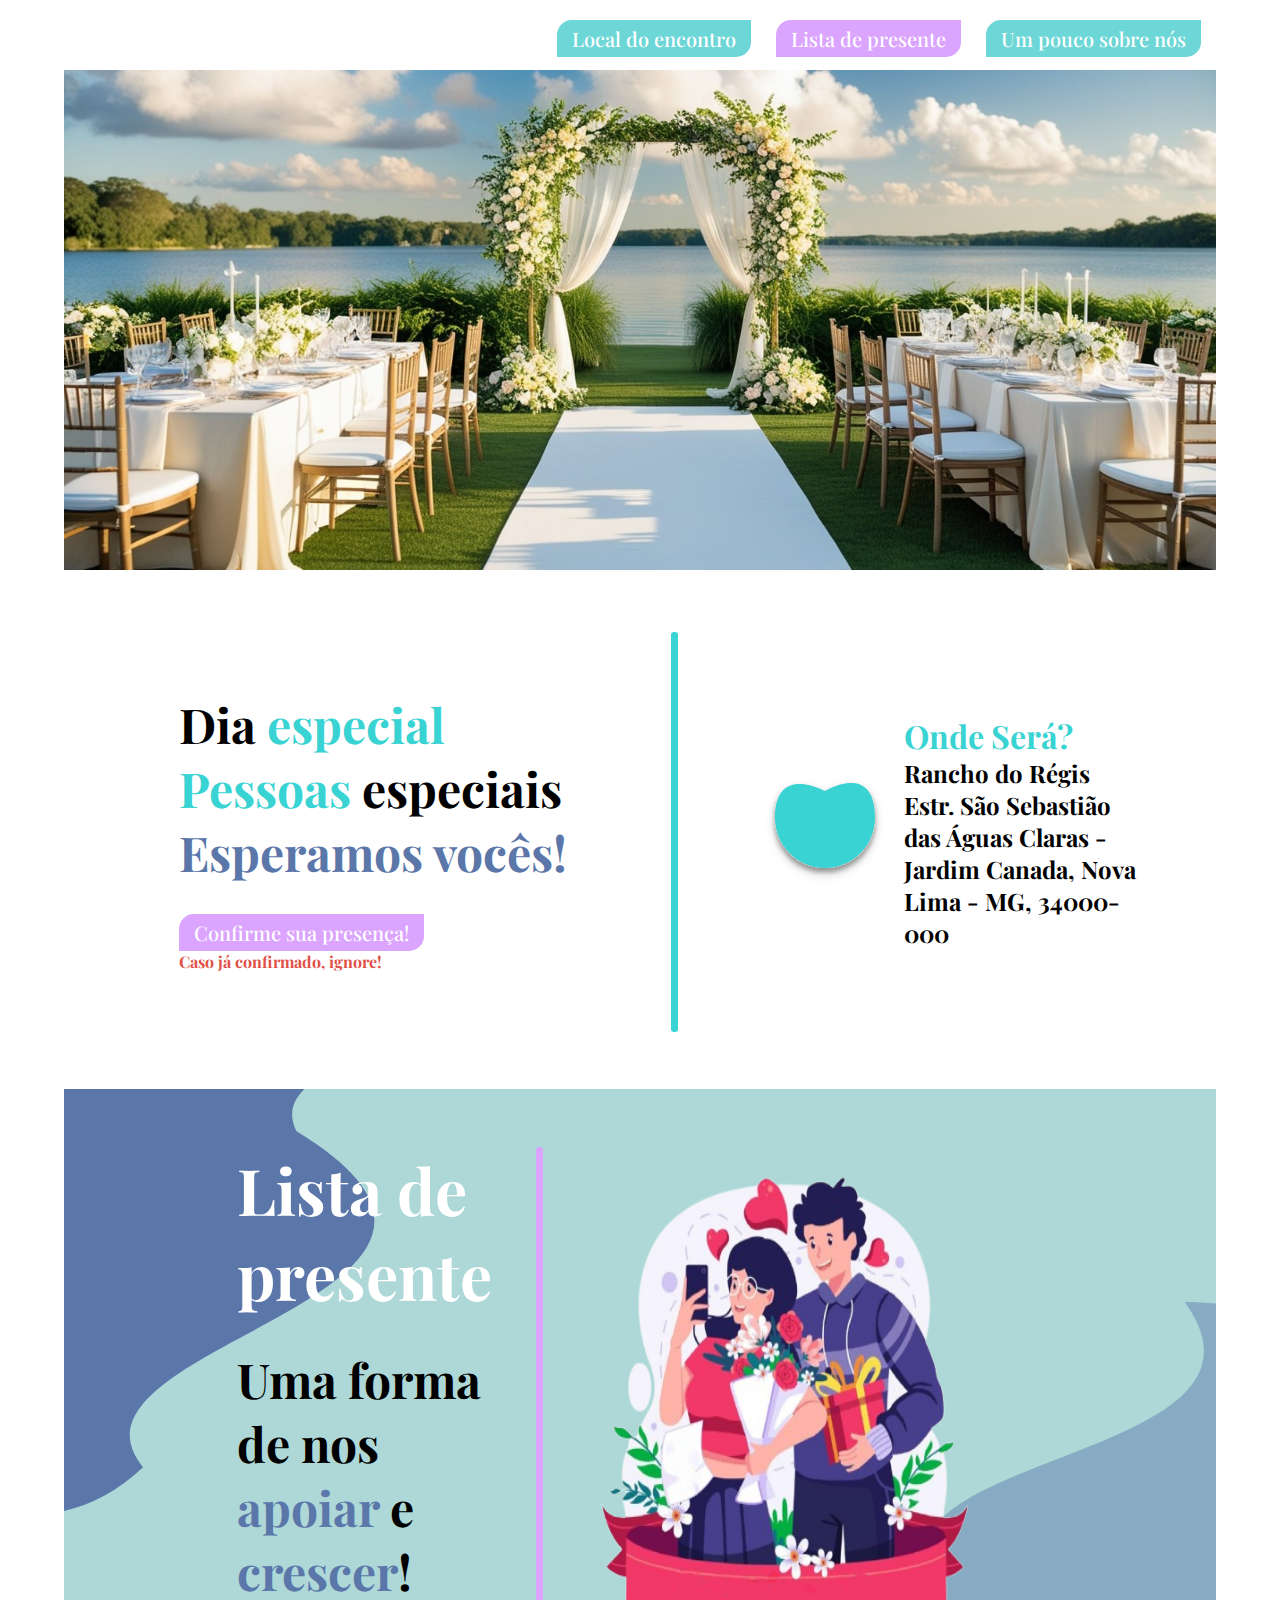
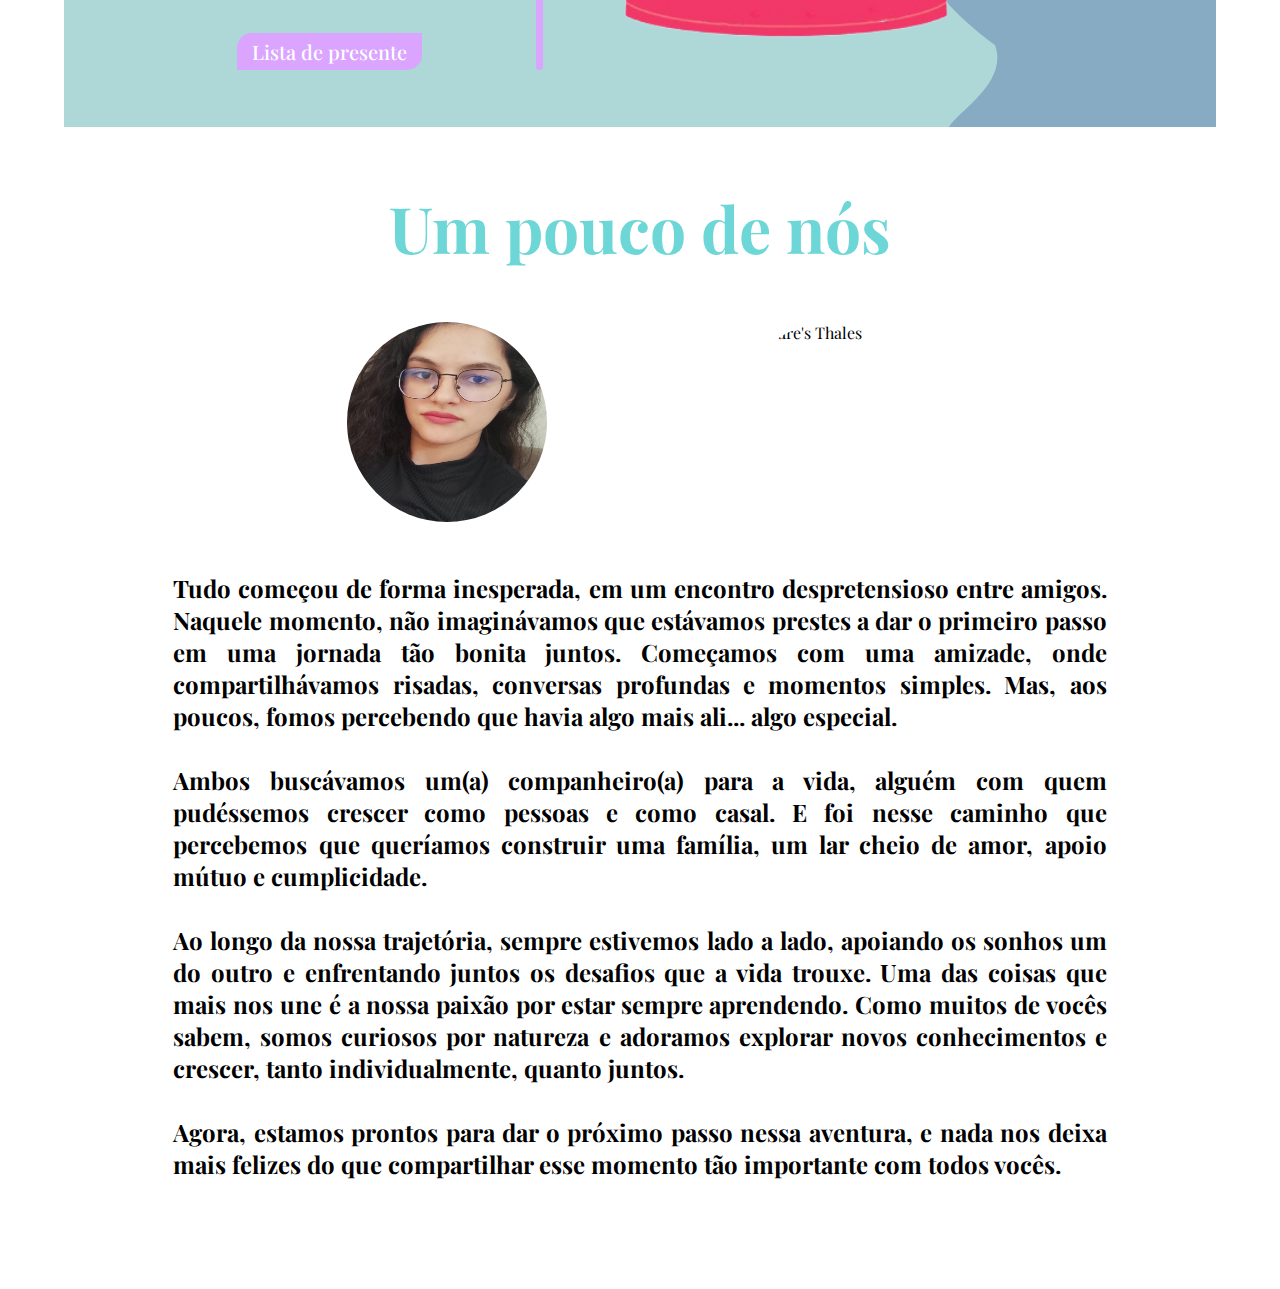
==== index.html @ ee842e4f "Primeiro commit" ====
<!DOCTYPE html>
<html lang="pt-br">
<head>
    <meta charset="UTF-8">
    <meta name="viewport" content="width=device-width, initial-scale=1.0">
    <title>Gabriella & Thales</title>
    <link rel="stylesheet" href="style.css">
</head>
<body>
    <div class="header">
        <span class="topButton">
            <a href="#listPresents">
                <button class="default-button control"> 
                    Local do encontro
                </button>
            </a>
            
            <a href="./presentsList.html">
                <button class="default-button detach">
                    Lista de presente
                </button>
            </a>

            <a href="#about">
                <button class="default-button control">
                    Um pouco sobre nós
                </button>
            </a>
        </span>
    </div>
    
    <div class="apresentation">
        <img src="./assignments/banner.jpg" alt="Logo">

    </div>


    <div class="body">
        <div class="location">
            <div class="right">
                <h2>
                    Dia <span class="textGreen">especial</span><br>
                    <span class="textGreen">Pessoas</span> especiais<br>
                    <span class="textBlue">Esperamos vocês!</span>
                </h2>  
                <div class="confirm">
                    <a href="https://api.whatsapp.com/send?phone=55031992066291&text=Olá!%20Gostaria%20de%20confirmar%20minha%20presença%20na%20comemoração!" target="_blank">
                        <button class="default-button detach">Confirme sua presença!</button>
                    </a>
                    <h5>Caso já confirmado, ignore!</h5>
                </div>
            </div>

            <div class="bar"></div>

            <div class="left">
                <div id="pointer">
                    <img src="./assignments/Ellipse 1.svg" alt="Front Ellipse" id="ellipseFront">

                </div>
                <div>
                    <h3 class="textGreen">Onde Será?</h3>
                    <h4>
                        Rancho do Régis<br>
                        Estr. São Sebastião das Águas Claras - Jardim Canada, Nova Lima - MG, 34000-000
                    </h4>
                </div>
            </div>
        </div>

        <div class="listPresents" id="listPresents">
            <svg id="svg1" xmlns="http://www.w3.org/2000/svg" width="256" height="362" viewBox="0 0 256 362" fill="none">
                <path d="M192.403 50.2303C411.23 183.886 -14 222 68.2199 322.72C-53 437 -216.221 269.141 -224.721 170.899C-233.22 72.6578 -138.378 8.79338 -38.9628 0.192107C341.597 6.85889 163.584 -10.4879 192.403 50.2303Z" fill="#5B77AA"/>
            </svg>
            <div class="title">
                <div id="title-list">
                    <h1><span id="textWhite">Lista de presente</span></h1>
                    <div class="text">
                        <h2>Uma forma de nos<br>
                            <span class="textBlue">apoiar</span> e <span class="textBlue">crescer</span>!<br>                  
                        </h2>
                        <a href="./presentsList.html">
                            <button class="default-button detach">
                                Lista de presente
                            </button>
                        </a>
                    </div>                
                </div>
                <div class="bar bar-purple control"></div>
                <img class="control" src="./assignments/Lista de presentes.png" alt="A good picture of both" class="list">
            </div>
            <svg id="svg2" width="209" height="335" viewBox="0 0 209 335" fill="none" xmlns="http://www.w3.org/2000/svg">
                <path d="M53.6855 258.071C-147.029 108.696 293.898 135.704 195.901 0.66582C292.721 0.432942 466.563 76.8046 466.797 174.01C467.031 271.216 370.141 326.112 273.32 326.345C-139 349.5 76.6156 320.097 53.6855 258.071Z" fill="#5B77AA" fill-opacity="0.466667"/>
            </svg>
        </div>
    
        <div class="about" id="about">
            <h1>Um pouco de nós</h1>
            <div class="stories">
                <div class="img-stories">
                    <img src="./assignments/Gabriella.jpg" alt="Picture's Gabriella">
                    <img src="https://github.com/thalesradicchi.png" alt="Picture's Thales">            
                </div>
                <h4 class="web">Tudo começou de forma inesperada, em um encontro despretensioso entre amigos. Naquele momento, não imaginávamos que estávamos prestes a dar o primeiro passo em uma jornada tão bonita juntos. Começamos com uma amizade, onde compartilhávamos risadas, conversas profundas e momentos simples. Mas, aos poucos, fomos percebendo que havia algo mais ali... algo especial.<br><br>
                    Ambos buscávamos um(a) companheiro(a) para a vida, alguém com quem pudéssemos crescer como pessoas e como casal. E foi nesse caminho que percebemos que queríamos construir uma família, um lar cheio de amor, apoio mútuo e cumplicidade.<br><br>
                    Ao longo da nossa trajetória, sempre estivemos lado a lado, apoiando os sonhos um do outro e enfrentando juntos os desafios que a vida trouxe. Uma das coisas que mais nos une é a nossa paixão por estar sempre aprendendo. Como muitos de vocês sabem, somos curiosos por natureza e adoramos explorar novos conhecimentos e crescer, tanto individualmente, quanto juntos.<br><br>
                    Agora, estamos prontos para dar o próximo passo nessa aventura, e nada nos deixa mais felizes do que compartilhar esse momento tão importante com todos vocês.
                </h4>

                <h4 class="mobile">
                    Tudo começou de forma inesperada, em um encontro despretensioso entre amigos. Naquele momento, não imaginávamos que estávamos prestes a dar o primeiro passo em uma jornada tão bonita juntos. Começamos com uma amizade, onde compartilhávamos risadas, conversas profundas e momentos simples. Mas, aos poucos, fomos percebendo que havia algo mais ali... algo especial.<br><br>
                    Ao longo da nossa trajetória, sempre estivemos lado a lado, apoiando os sonhos um do outro e enfrentando juntos os desafios que a vida trouxe. Uma das coisas que mais nos une é a nossa paixão por estar sempre aprendendo. Como muitos de vocês sabem, somos curiosos por natureza e adoramos explorar novos conhecimentos e crescer, tanto individualmente quanto juntos.<br><br>
                    Agora, estamos prontos para dar o próximo passo nessa aventura, e nada nos deixa mais felizes do que compartilhar esse momento tão importante com todos vocês.
                </h4>
                </div>
            </div>
        </div>
    </div>
</body>
</html>
---- style.css ----
@import url('https://fonts.googleapis.com/css2?family=Playfair+Display:ital,wght@0,400..900;1,400..900&display=swap');

* {
    padding: 0px;
    margin: 0px;
    box-sizing: border-box;

    font-family: "Playfair Display";

    scroll-behavior: smooth;
}


body {
    padding: 0% 5%;
    margin: auto;
    margin-top: 0px;
    max-width: 2500px;
}

.header{
    height: 70px;
}

h1{
    font-size: 64px;
}

h2{
    font-size: 48px;
}

h3{
    font-size: 32px;
}

h4{
    font-size: 24px;
}

h5{
    font-size: 16px;
}

.textBlue{
    color: #5B77AA;
}

.textGreen{
    color: #39D3D3; 
}

#textWhite{
    color: #fff;
}

span.topButton {
    display: flex;
    align-items: center;
    justify-content: end;
    padding: 20px 15px 20px;
    gap: 25px;
}

button{
    border-radius: 15px 0px;
    padding: 5px 15px 5px 15px;
    border: none;

    color: #fff;
    font-weight: 500;
    font-style: normal;
    font-size: 20px;

    cursor: pointer;
}

.default-button {
    background: #6DD6D6;
}

.detach {
    background: #DAA4FF;
}

.apresentation > img {
    width: 100%;
    max-height: 500px;
}

.location {
    min-height: 300px;
    display: flex;
    margin: auto;
    width: 100%;
    justify-content: space-between;
    align-items: center;
    gap: 10%;

    padding: 5% 10%;
}

.location > .left {
    max-width: 700px;
    display: flex;
    flex-direction: row;
    align-items: center;
    gap: 25px;
}

#pointer {
    position: relative;
    width: 240px;
}


#ellipseFront {
    fill: #D3D3D3;
    filter: drop-shadow(0px 4px 4px rgba(0, 0, 0, 0.25));
    top: 11px ;
    right: 13px;

}

.location > .right {
    display: flex;
    min-width: 400px;
    flex-direction: column;
    align-items: flex-start;
    justify-content: center;
    gap: 30px;
}

.bar{
    min-width: 7px;
    max-width: 8px;
    min-height: 400px;
    background: #39D3D3;
    border-radius: 3px;
}

.confirm > h5{
    color: #E05047;
}

.listPresents{
    display: flex;
    justify-content: space-around;
    align-items: center;
    position: relative;
    width: 100%;    
    background: #AED8D8;
    overflow: hidden;
}

.text {
    display: flex;
    flex-direction: column;
    gap: 30px;
}

.text > button {
    width: 200px;
}


#svg1, #svg2 {
    position: absolute;
    width: 30%;
    height: 70%;
}


#svg1 {
    top: -20px;
    left: -20px;
}

#svg2 {
    bottom: -20px;
    right: -20px;
}

.title {
    display: flex;
    justify-content: space-between;
    width: 70%;
    padding: 5% 0px;
    z-index: 2; 
}

#title-list {
    display: flex;
    flex-direction: column;
    gap: 30px;
}

.title > img {
    max-width: 500px;
}

.bar-purple{
    background: #DAA4FF;
}

.about{
    display: flex;
    flex-direction: column;
    align-items: center;
    padding: 5%;
}

.about > h1 {
    color: #6DD6D6;
    text-align: center;
}

.stories {
    display: flex;
    flex-direction: column;

    padding: 5%;
    width: 100%;
    gap: 50px;
}

.img-stories {
    display: flex;
    justify-content: center;
}

.img-stories > img {
    width: 200px;
    height: 200px;
    border-radius: 100%;
    margin: 0% 10%;
}

.stories > h4 {

}

.mobile {
    display: none;
}

.web {
    text-align: justify;
}




@media (max-width: 1208px) {

    

    .location {
        flex-direction: column; /* Altera a direção em telas menores */
        align-items: center; /* Alinha os itens à esquerda */
        gap: 50px; /* Reduz o espaço entre os itens */
        padding: 5% 10%;
        min-height: 150px;
    }

    .location > .right {
        align-items: center;
    }

    .location > .left {
        gap: 0px;
    }

    #pointer > img {
        scale: .8;
    }

    .location > .bar{
        display: none;
    }

    .control {
        display: none;
    }

    .title {
        justify-content: center;
    }

    h1{
        font-size: 48px;
    }
    
    h2{
        font-size: 32px;
    }
    
    h3{
        font-size: 24px;
    }
    
    h4{
        font-size: 16px;
    }
    
    h5{
        font-size: 16px;
    }

    .img-stories > img {
        width: 150px;
        height: 150px;
    }

    .web {
        display: none;
    }

    .mobile {
        display: block;
        text-align: justify;
    }
}

@media (max-width: 600px) {

    #pointer > img {
        scale: .7;
    }


    .img-stories > img {
        width: 105px;
        height: 105px;
        margin: 0% 5%;
    }

    #svg1 {
        top: -80px;
        left: -25px;
    }
    
    #svg2 {
        bottom: -75px;
        right: -25px;
    }
}
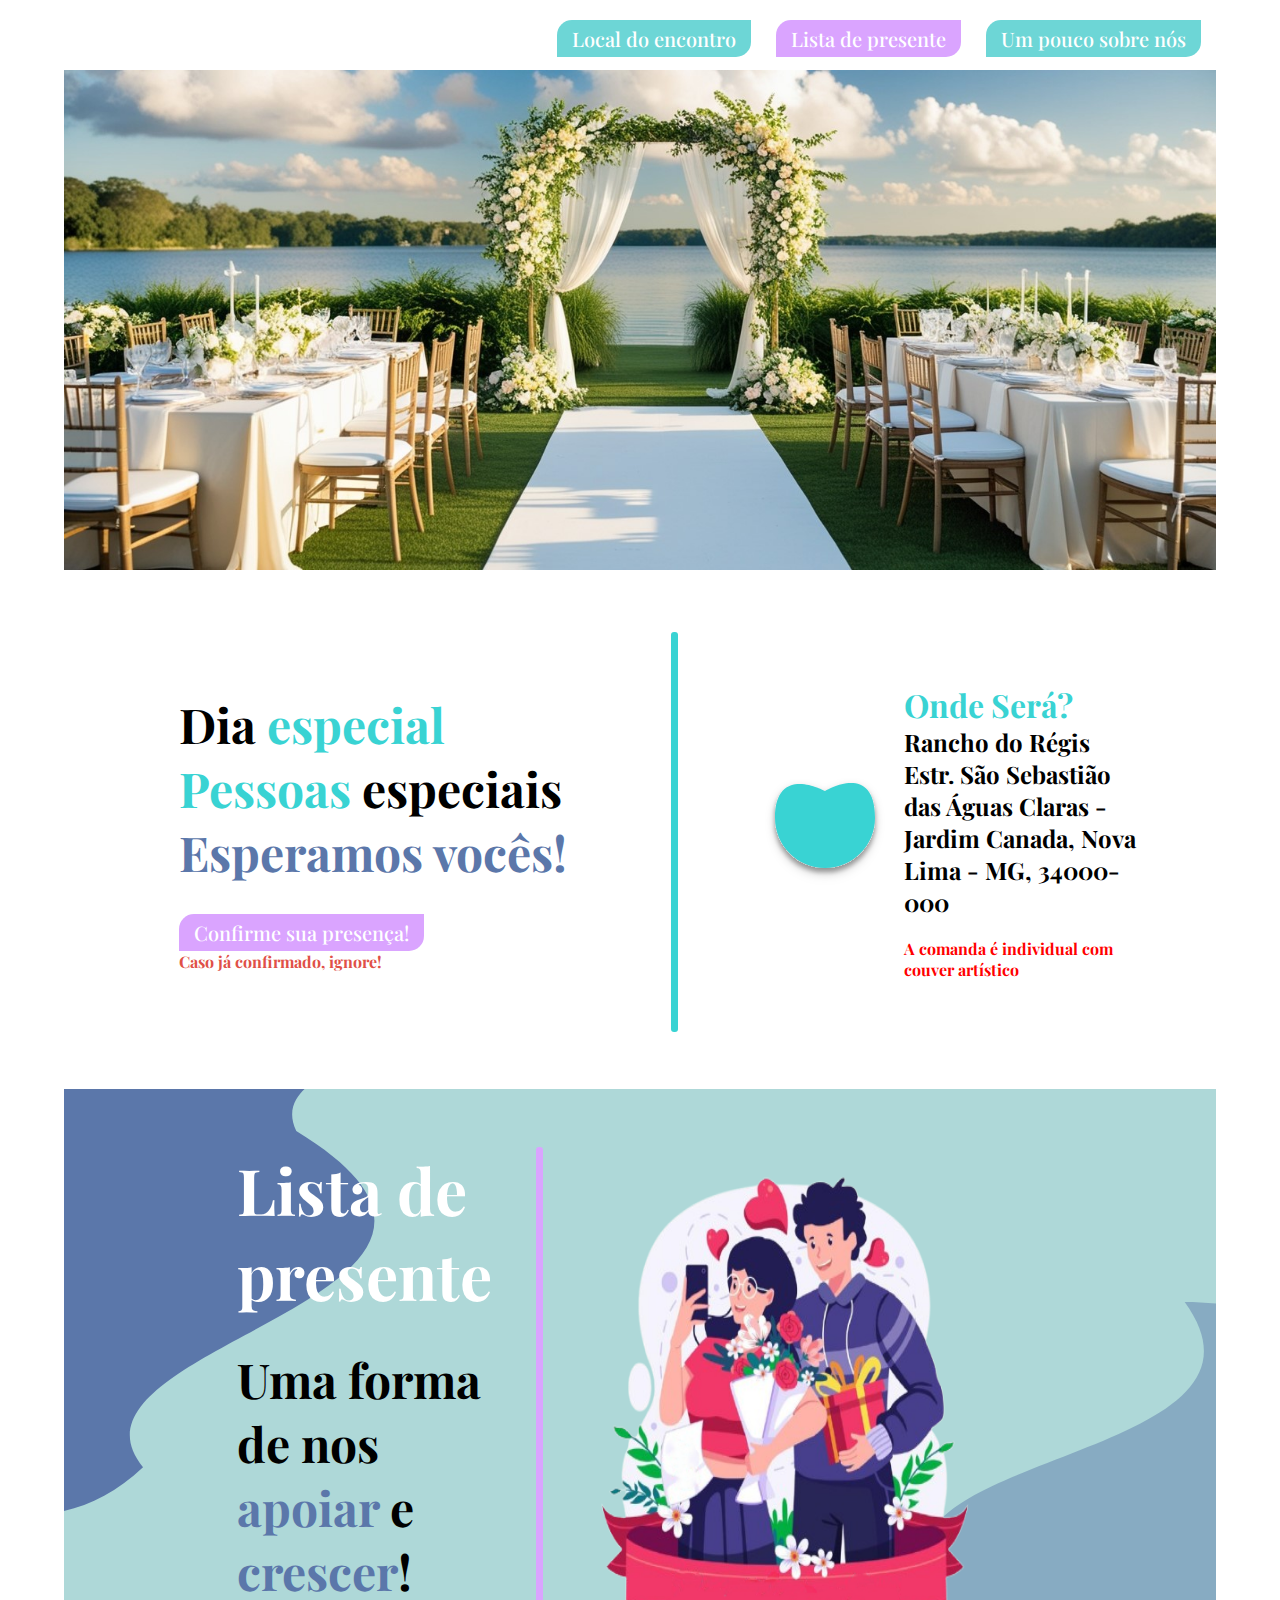
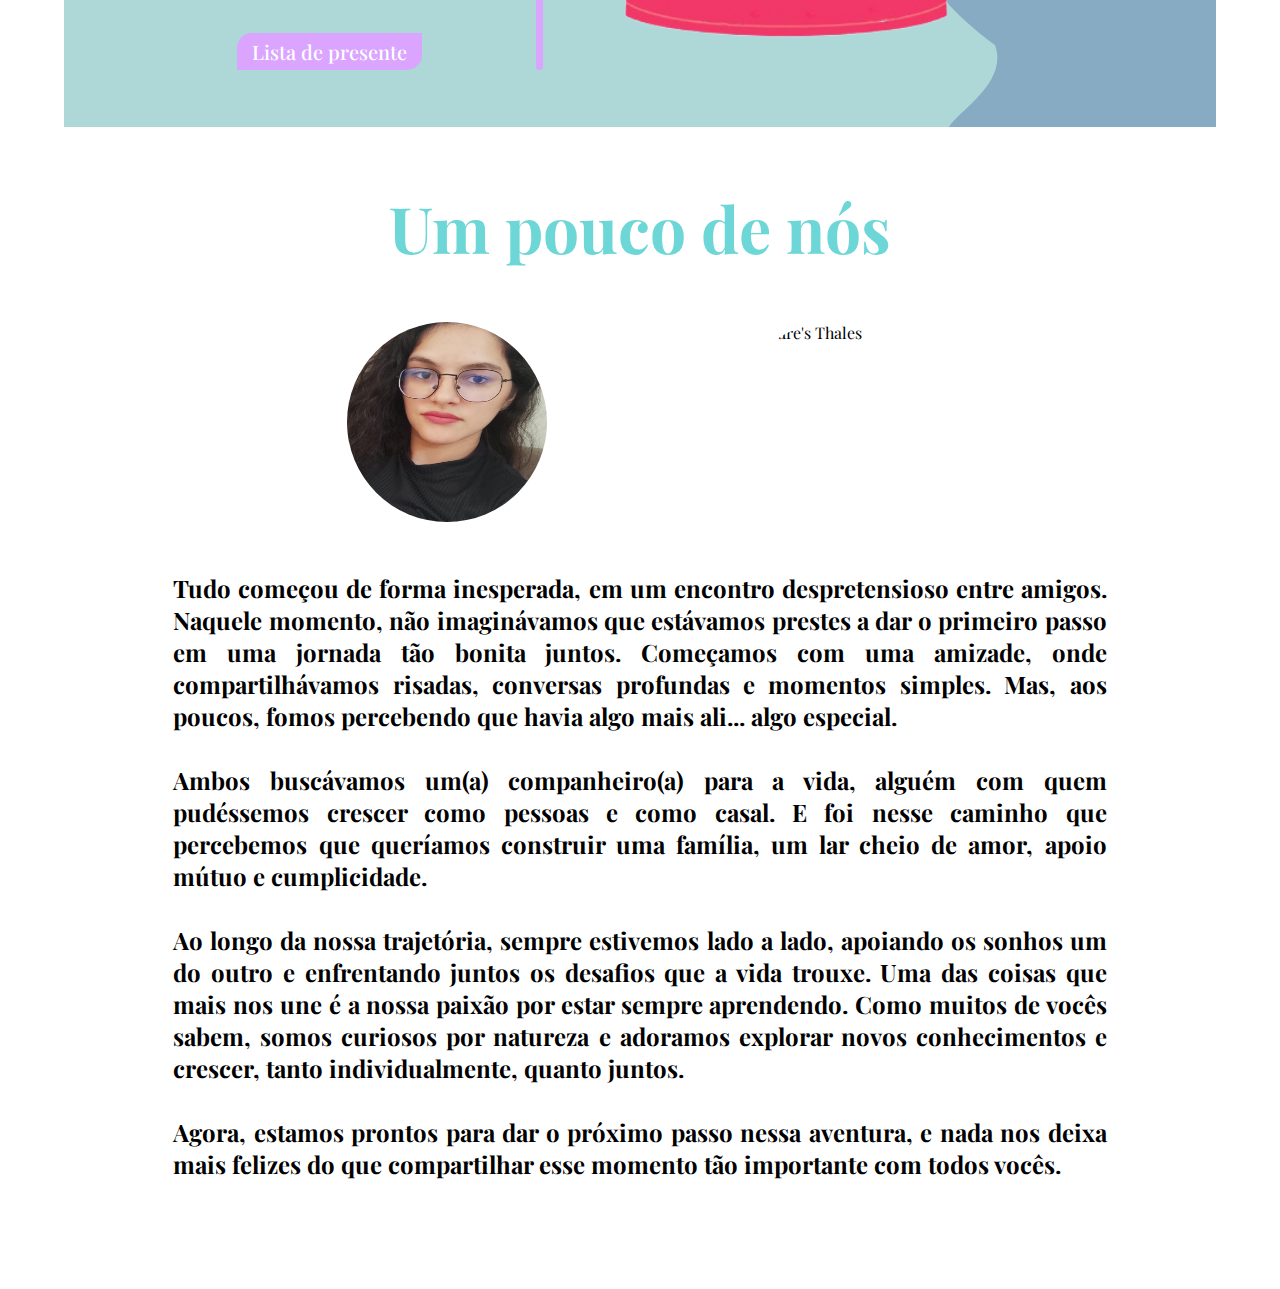
==== commit 4b56728b: "remove button and add description" ====
--- a/index.html
+++ b/index.html
@@ -9,7 +9,7 @@
 <body>
     <div class="header">
         <span class="topButton">
-            <a href="#listPresents">
+            <a href="#location">
                 <button class="default-button control"> 
                     Local do encontro
                 </button>
@@ -36,7 +36,7 @@
 
 
     <div class="body">
-        <div class="location">
+        <div class="location" id="location">
             <div class="right">
                 <h2>
                     Dia <span class="textGreen">especial</span><br>
@@ -60,10 +60,15 @@
                 </div>
                 <div>
                     <h3 class="textGreen">Onde Será?</h3>
-                    <h4>
-                        Rancho do Régis<br>
-                        Estr. São Sebastião das Águas Claras - Jardim Canada, Nova Lima - MG, 34000-000
-                    </h4>
+                    <div id="instrutions">
+                        <h4>
+                            Rancho do Régis<br>
+                            Estr. São Sebastião das Águas Claras - Jardim Canada, Nova Lima - MG, 34000-000
+                        </h4>
+
+                        <h5>A comanda é individual com couver artístico</h5>
+                    </div>
+                    
                 </div>
             </div>
         </div>
--- a/style.css
+++ b/style.css
@@ -98,6 +98,16 @@
     gap: 10%;
 
     padding: 5% 10%;
+}
+
+#instrutions {
+    display: flex;
+    flex-direction: column;
+    gap: 20px
+}
+
+#instrutions > h5 {
+    color: red;
 }
 
 .location > .left {
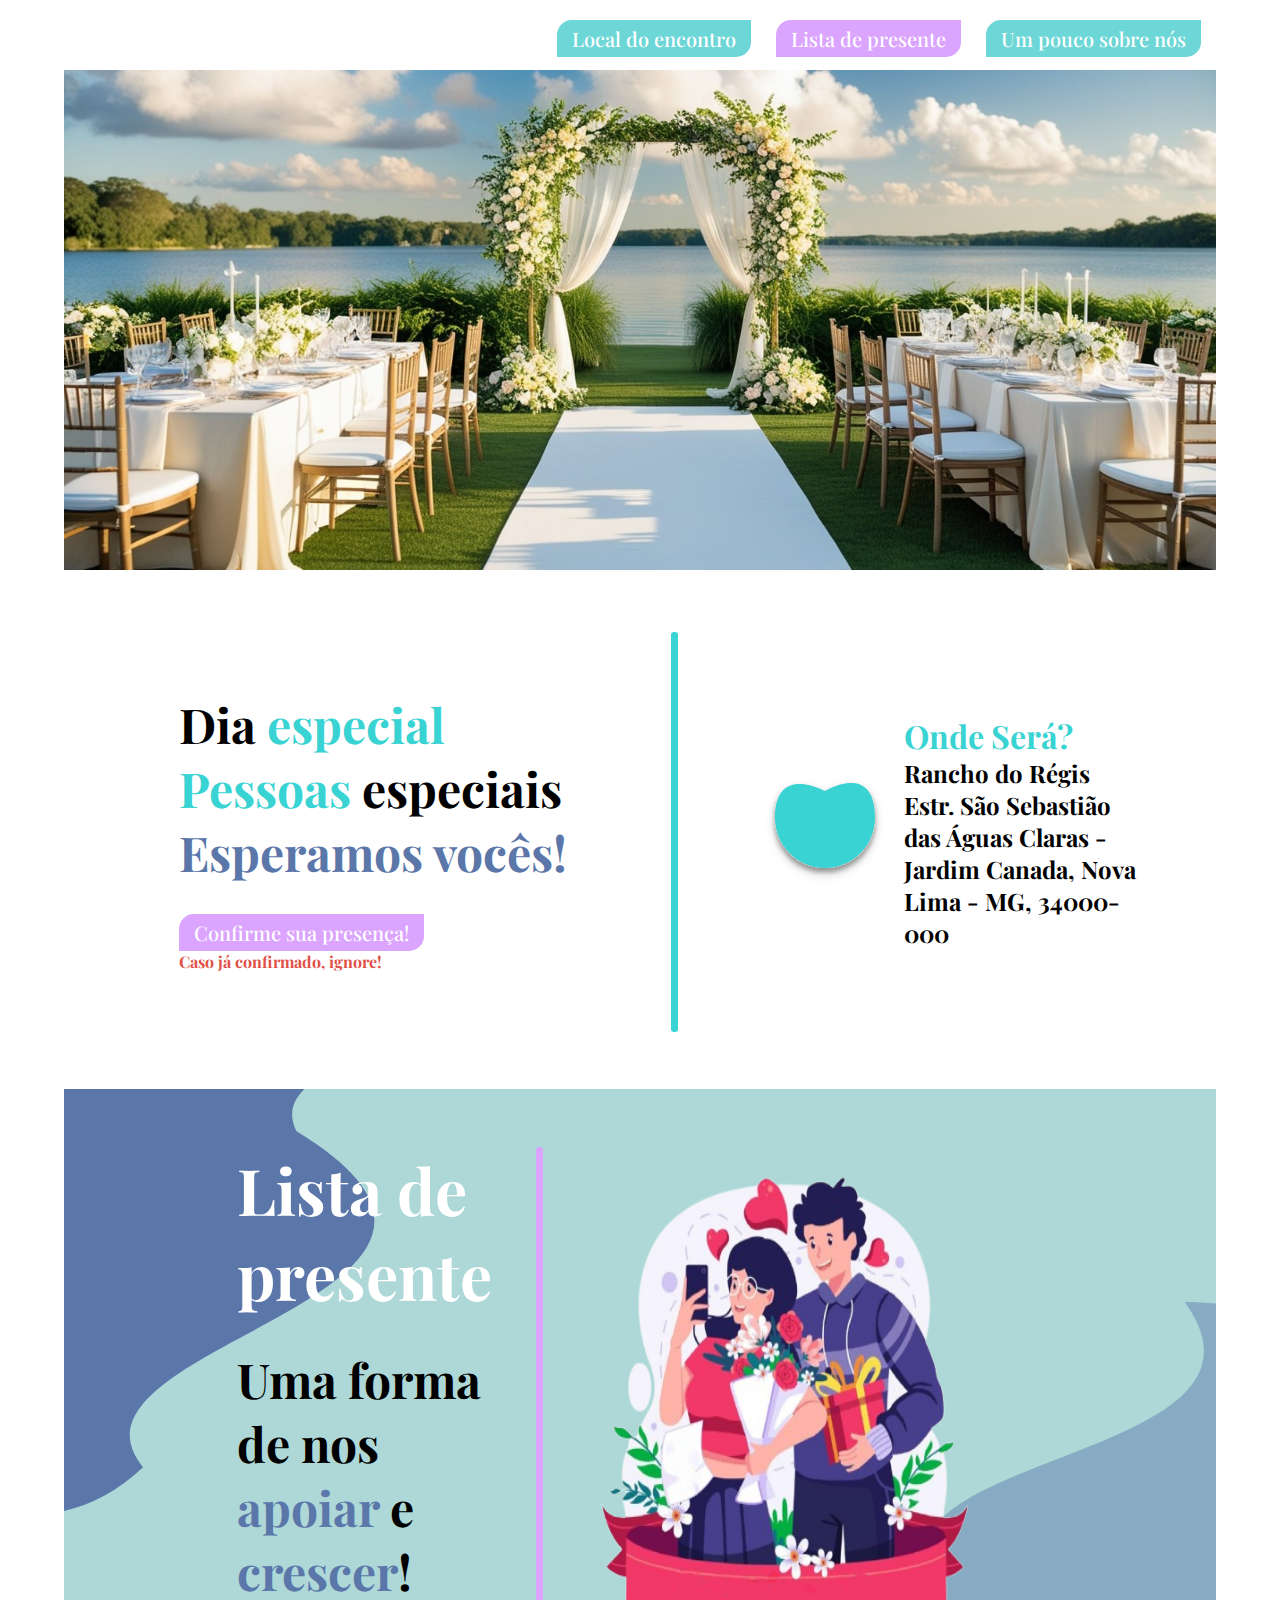
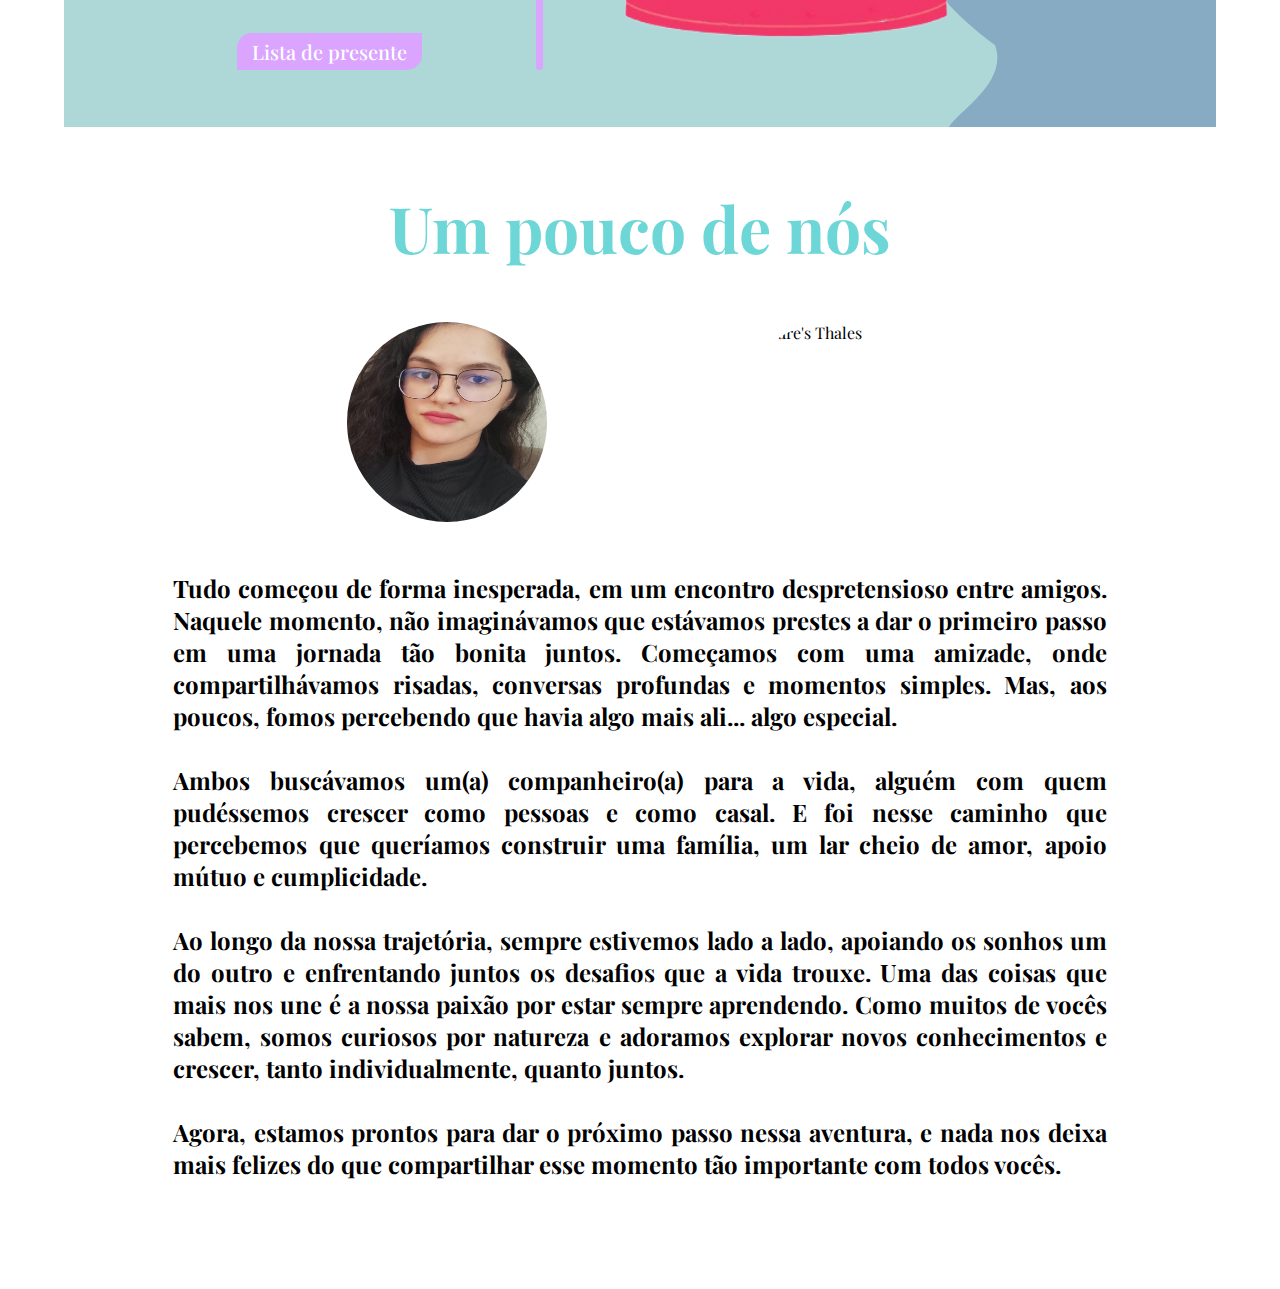
==== commit a6276848: "test" ====
--- a/index.html
+++ b/index.html
@@ -66,7 +66,7 @@
                             Estr. São Sebastião das Águas Claras - Jardim Canada, Nova Lima - MG, 34000-000
                         </h4>
 
-                        <h5>A comanda é individual com couver artístico</h5>
+                        <!-- <h5 id="textRed">A comanda é individual com couver artístico</h5> -->
                     </div>
                     
                 </div>
--- a/style.css
+++ b/style.css
@@ -54,6 +54,10 @@
     color: #fff;
 }
 
+#textRed {
+    color: red;
+}
+
 span.topButton {
     display: flex;
     align-items: center;
@@ -104,10 +108,6 @@
     display: flex;
     flex-direction: column;
     gap: 20px
-}
-
-#instrutions > h5 {
-    color: red;
 }
 
 .location > .left {
@@ -246,10 +246,6 @@
     margin: 0% 10%;
 }
 
-.stories > h4 {
-
-}
-
 .mobile {
     display: none;
 }
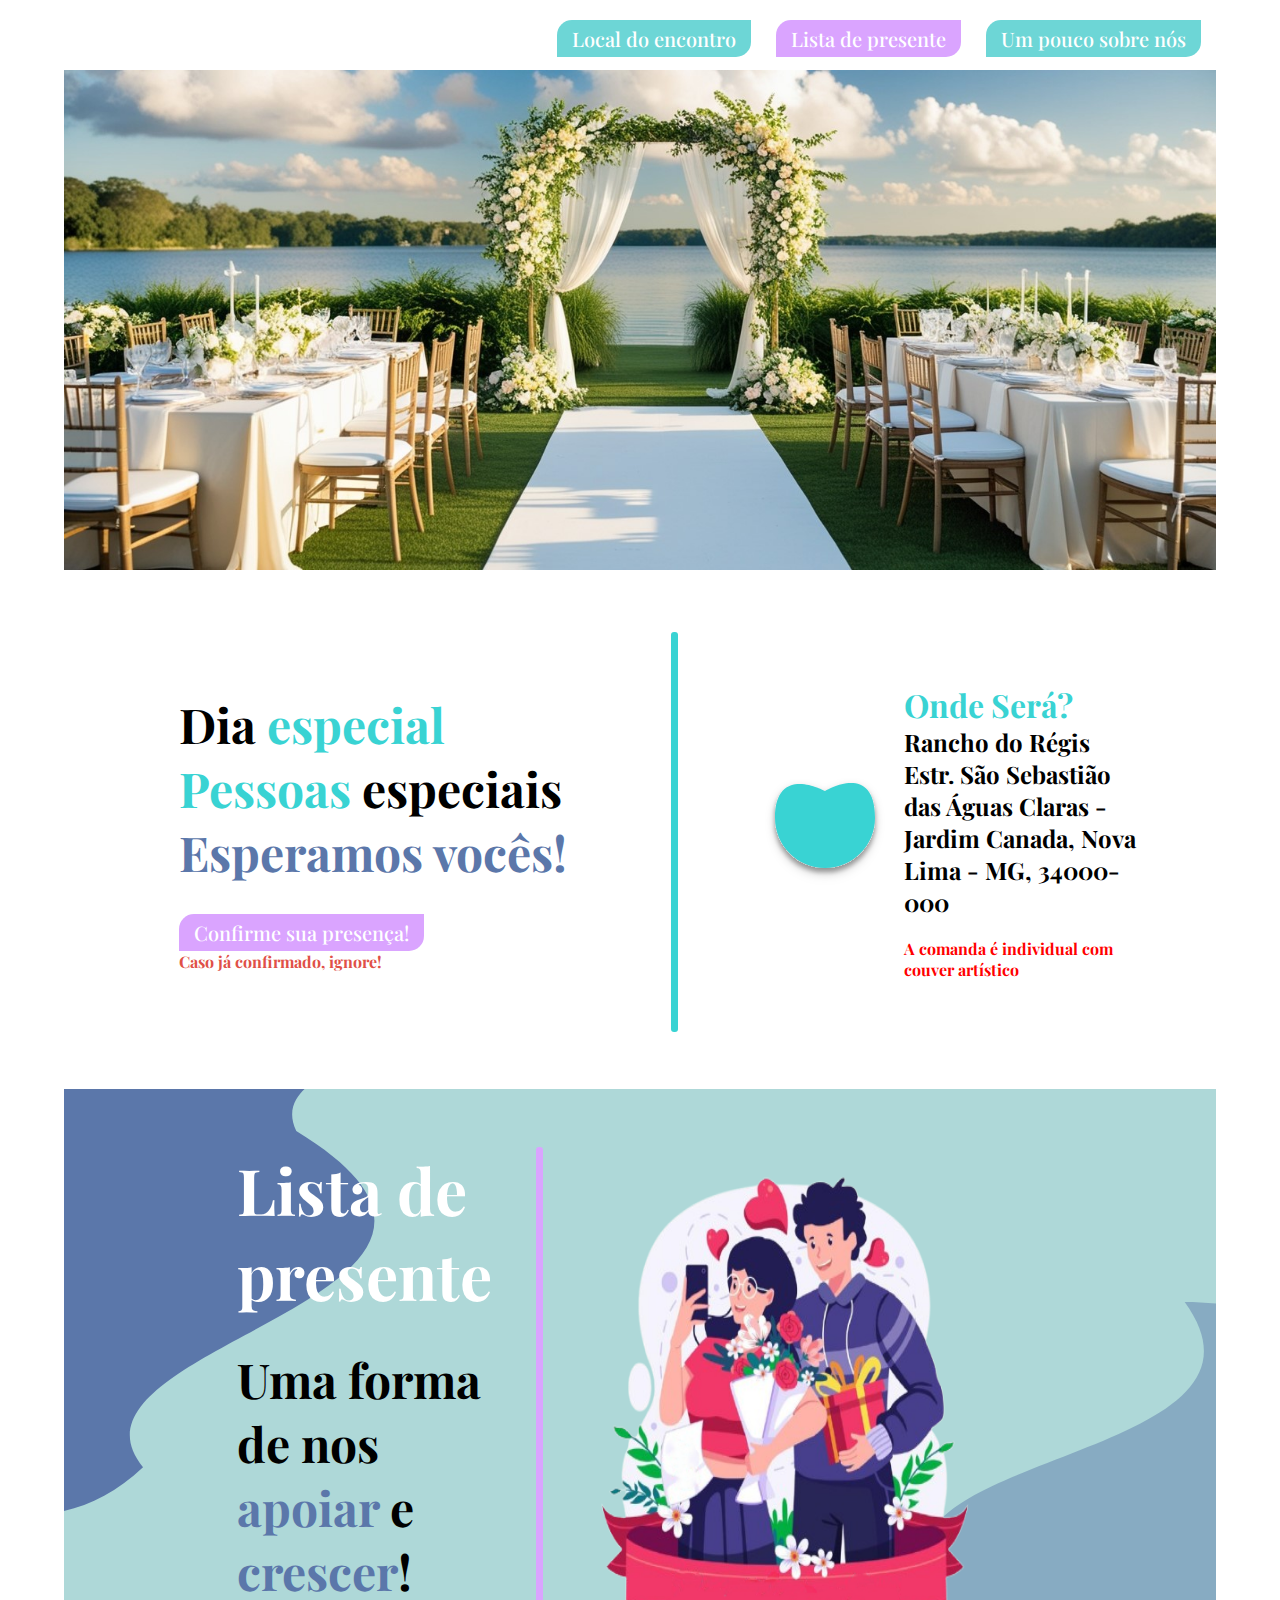
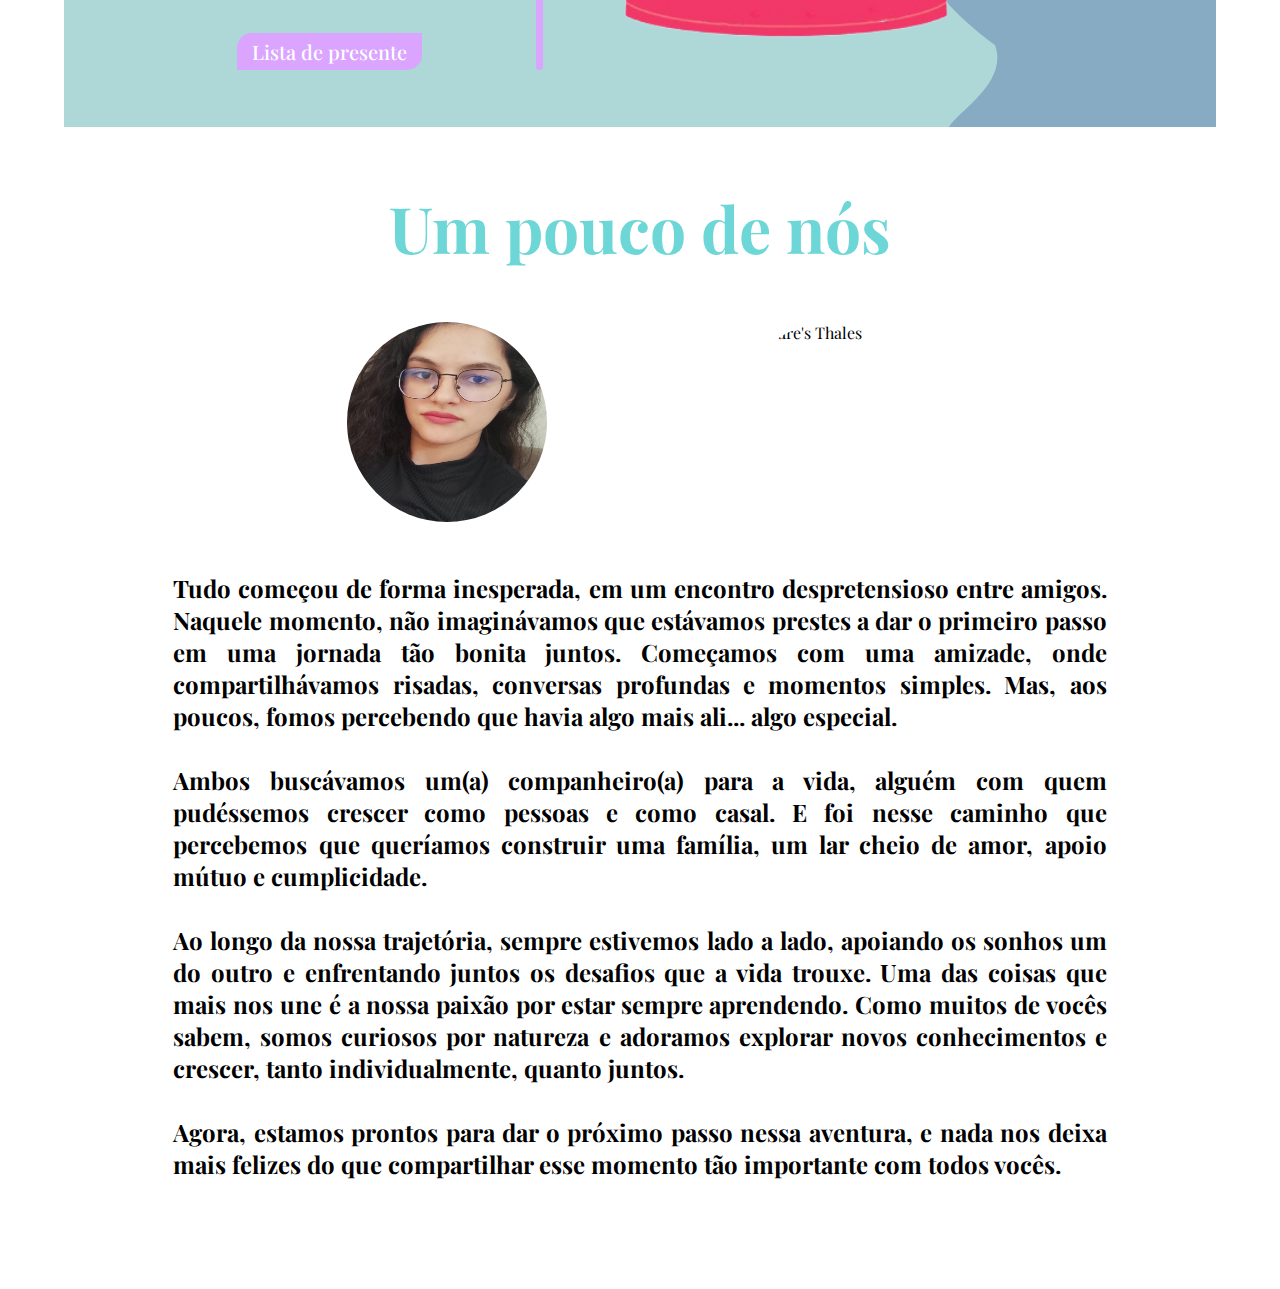
==== commit c9ca30b0: "reverting" ====
--- a/index.html
+++ b/index.html
@@ -66,7 +66,7 @@
                             Estr. São Sebastião das Águas Claras - Jardim Canada, Nova Lima - MG, 34000-000
                         </h4>
 
-                        <!-- <h5 id="textRed">A comanda é individual com couver artístico</h5> -->
+                        <h5 id="textRed">A comanda é individual com couver artístico</h5>
                     </div>
                     
                 </div>
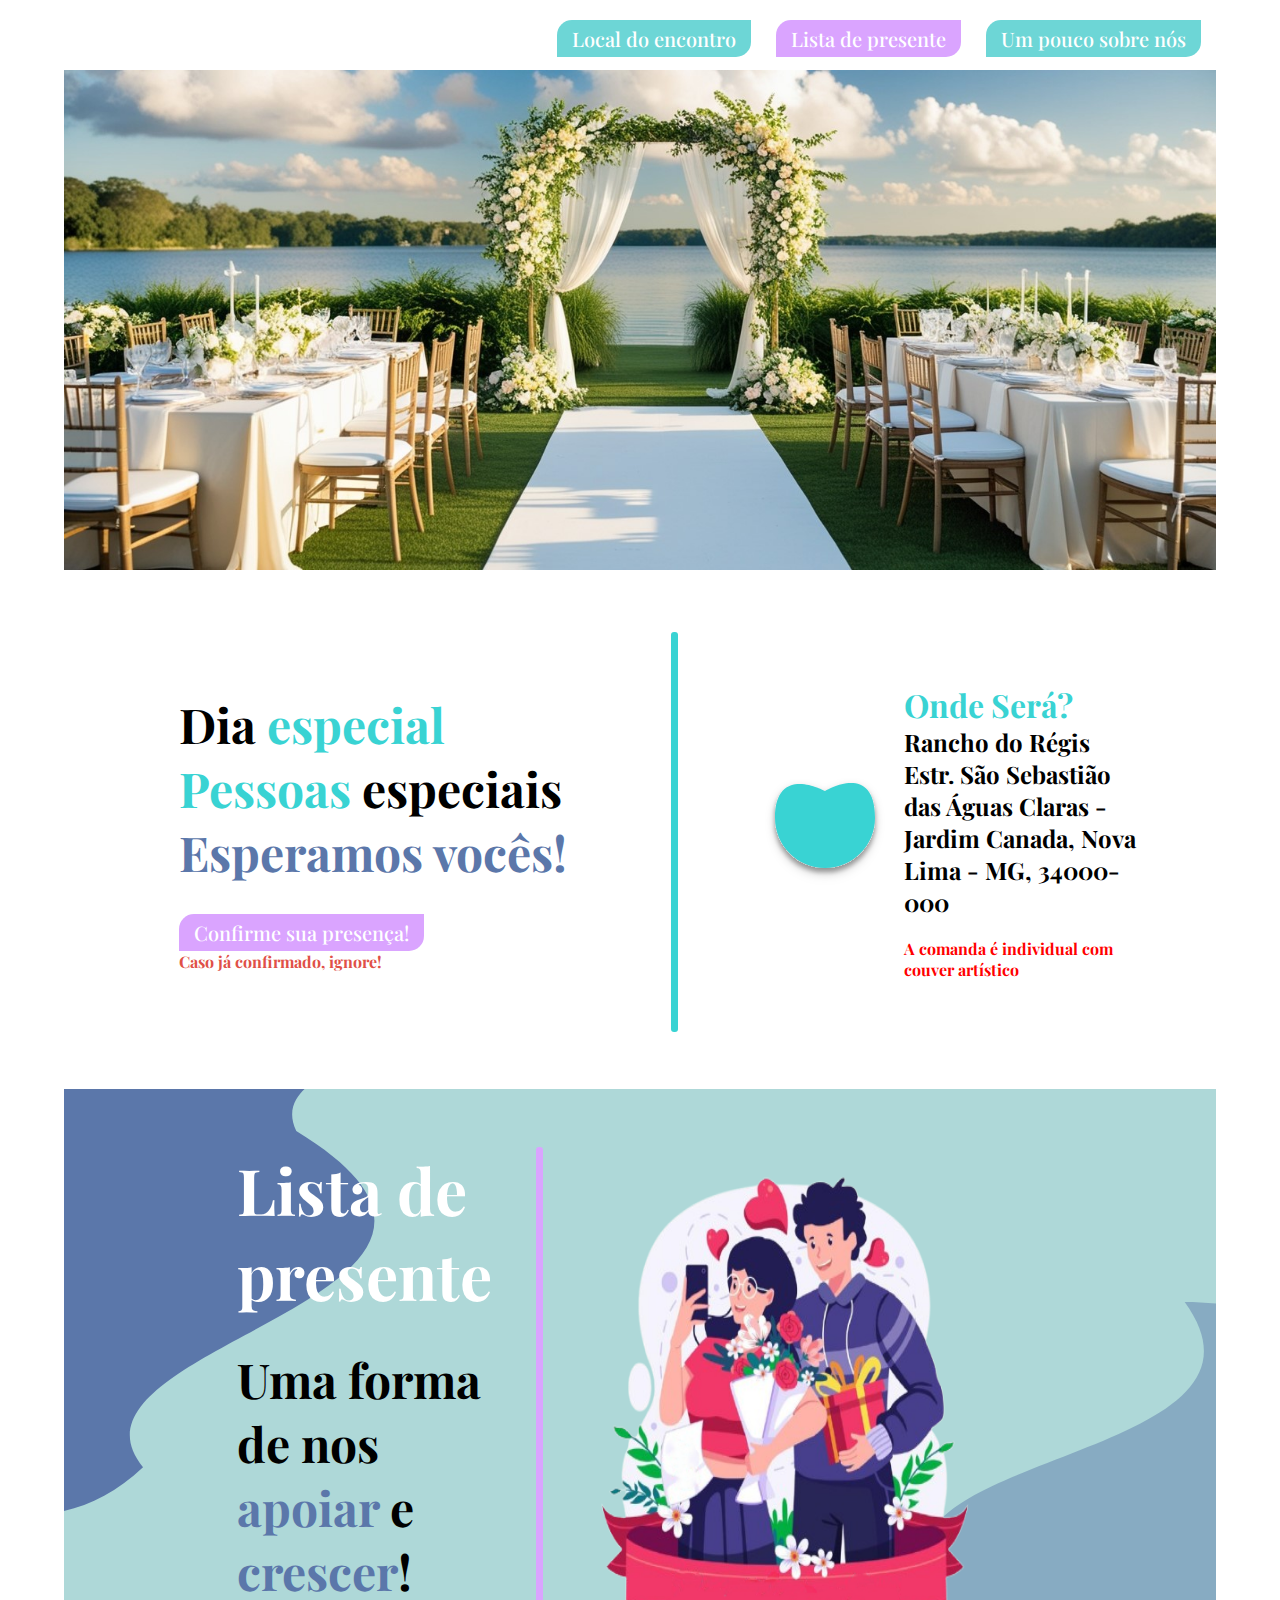
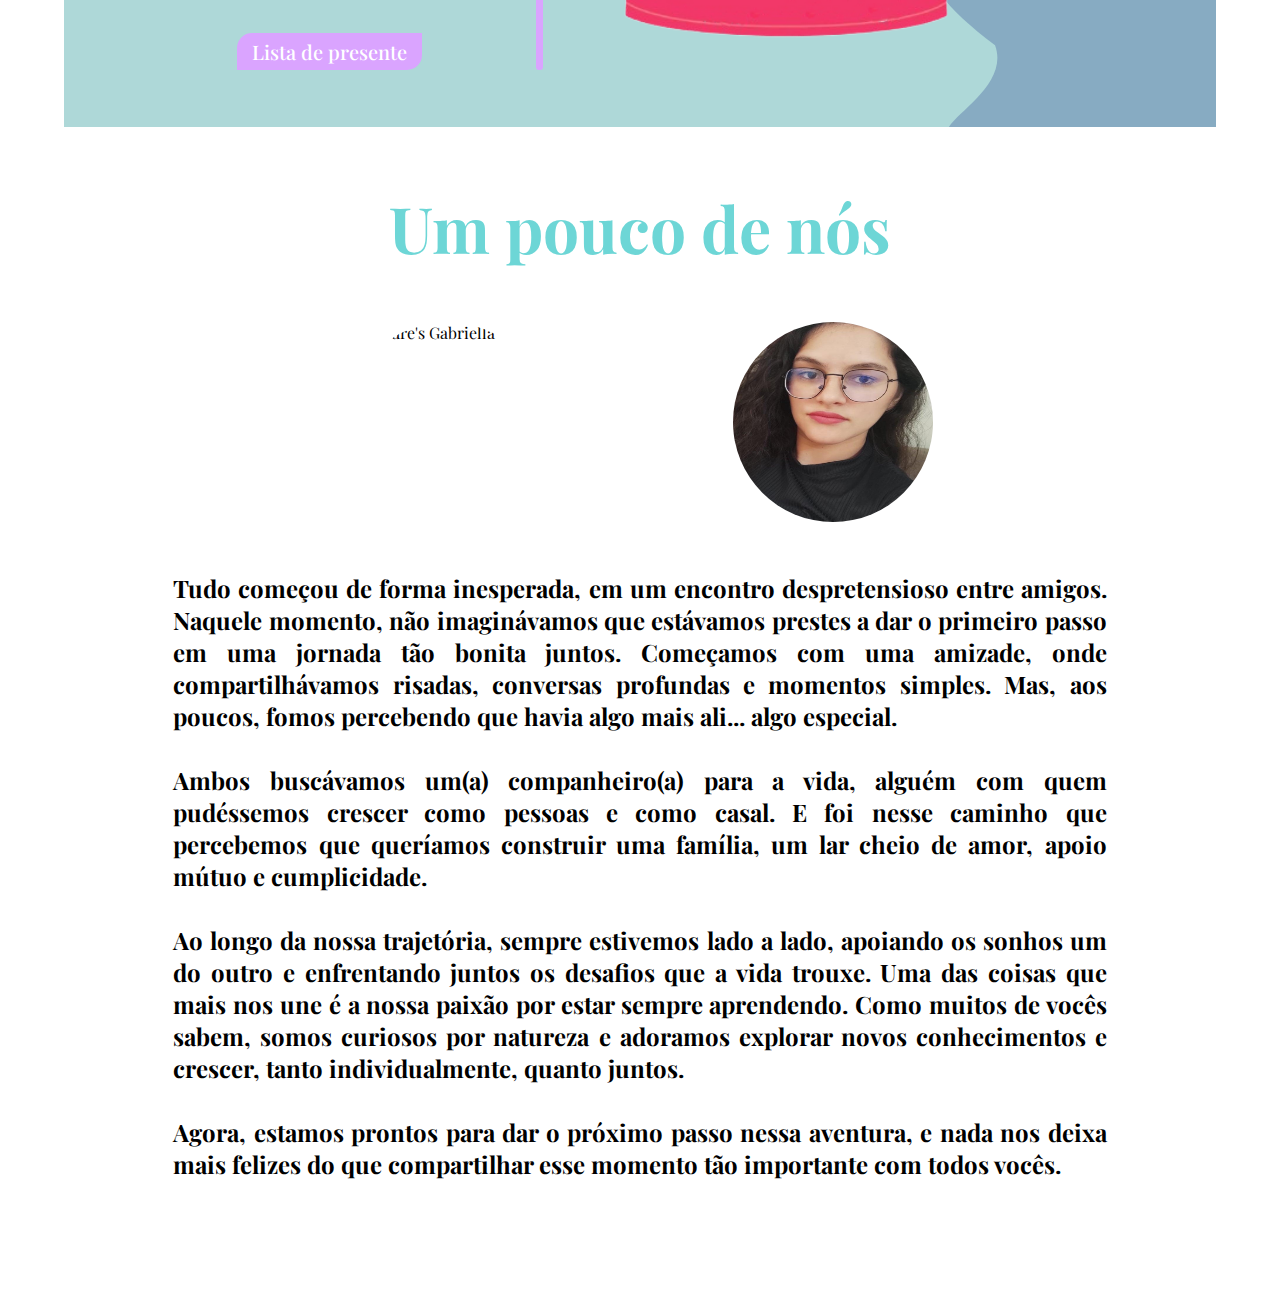
==== commit ec6593cd: "petisqueira" ====
--- a/index.html
+++ b/index.html
@@ -3,7 +3,7 @@
 <head>
     <meta charset="UTF-8">
     <meta name="viewport" content="width=device-width, initial-scale=1.0">
-    <title>Gabriella & Thales</title>
+    <title>Thales & Gabriella</title>
     <link rel="stylesheet" href="style.css">
 </head>
 <body>
@@ -103,8 +103,8 @@
             <h1>Um pouco de nós</h1>
             <div class="stories">
                 <div class="img-stories">
-                    <img src="./assignments/Gabriella.jpg" alt="Picture's Gabriella">
-                    <img src="https://github.com/thalesradicchi.png" alt="Picture's Thales">            
+                    <img src="https://github.com/thalesradicchi.png" alt="Picture's Gabriella">
+                    <img src="./assignments/Gabriella.jpg" alt="Picture's Thales">            
                 </div>
                 <h4 class="web">Tudo começou de forma inesperada, em um encontro despretensioso entre amigos. Naquele momento, não imaginávamos que estávamos prestes a dar o primeiro passo em uma jornada tão bonita juntos. Começamos com uma amizade, onde compartilhávamos risadas, conversas profundas e momentos simples. Mas, aos poucos, fomos percebendo que havia algo mais ali... algo especial.<br><br>
                     Ambos buscávamos um(a) companheiro(a) para a vida, alguém com quem pudéssemos crescer como pessoas e como casal. E foi nesse caminho que percebemos que queríamos construir uma família, um lar cheio de amor, apoio mútuo e cumplicidade.<br><br>
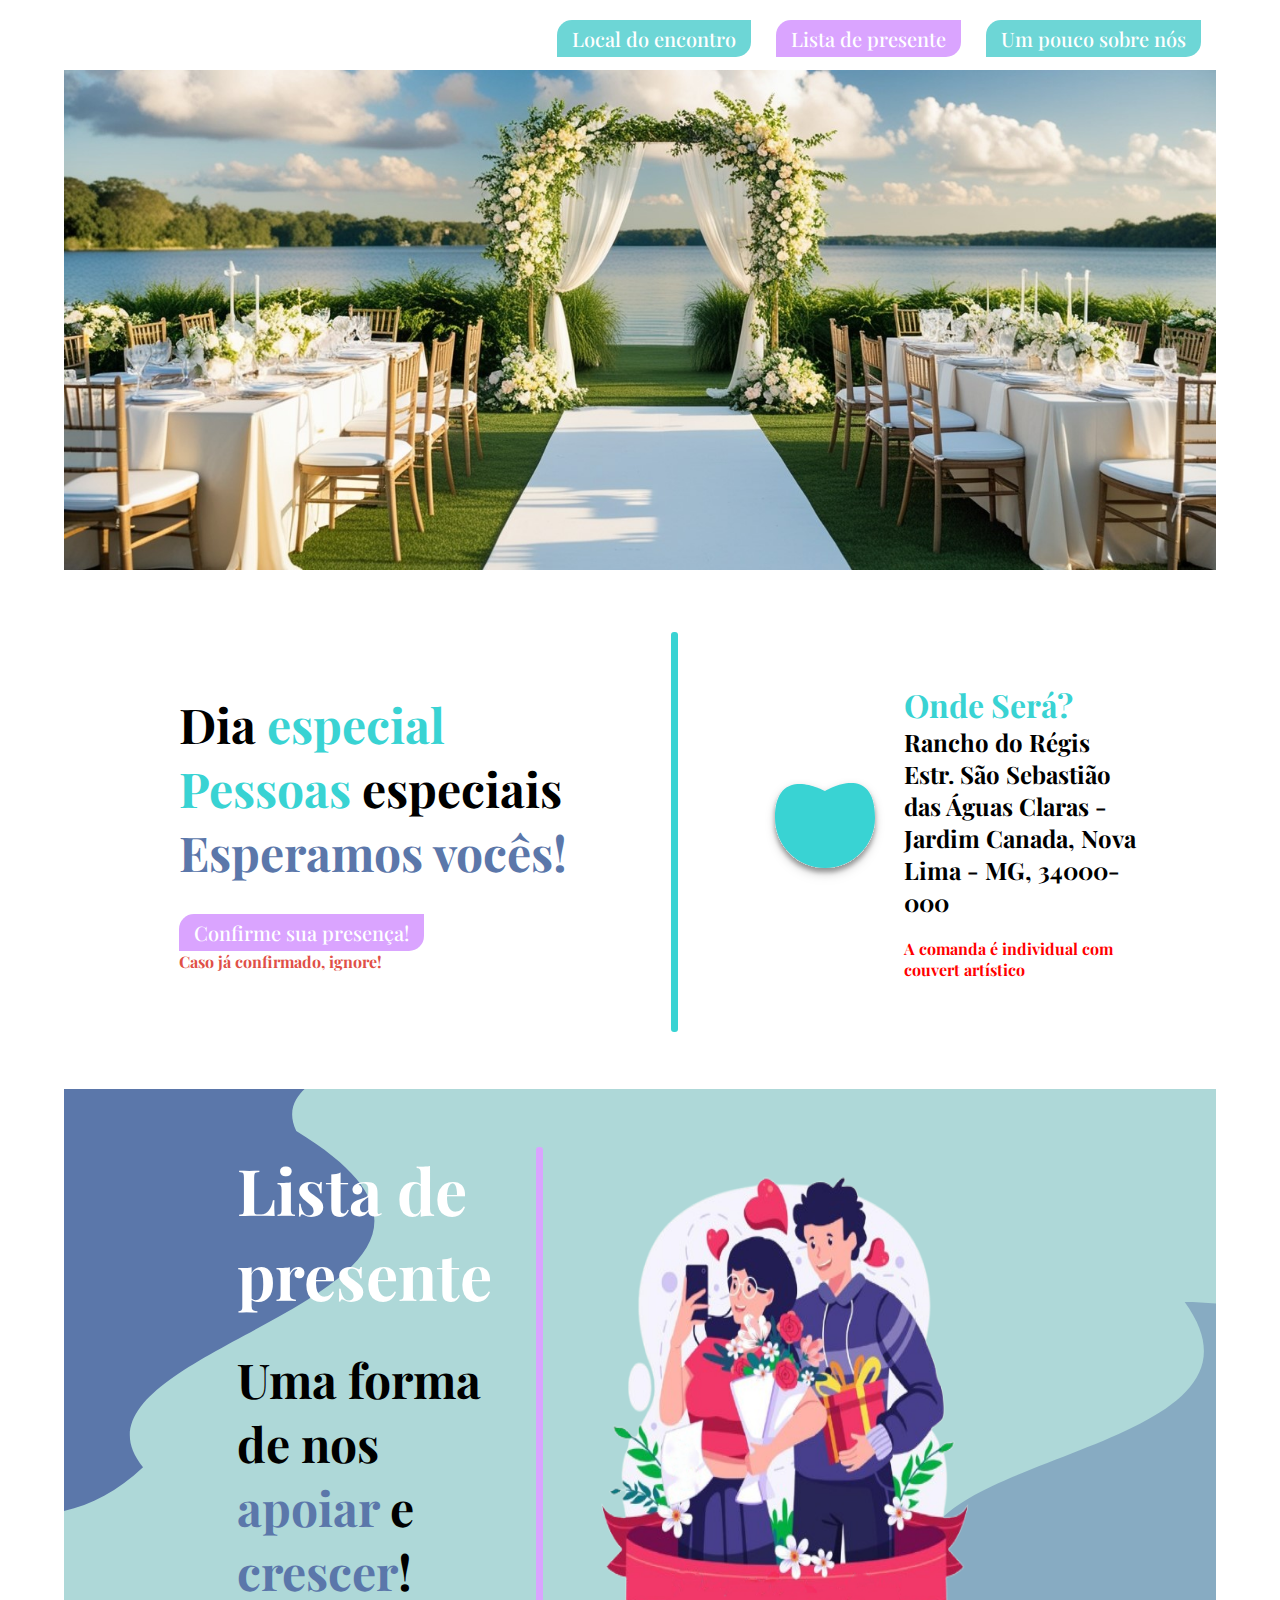
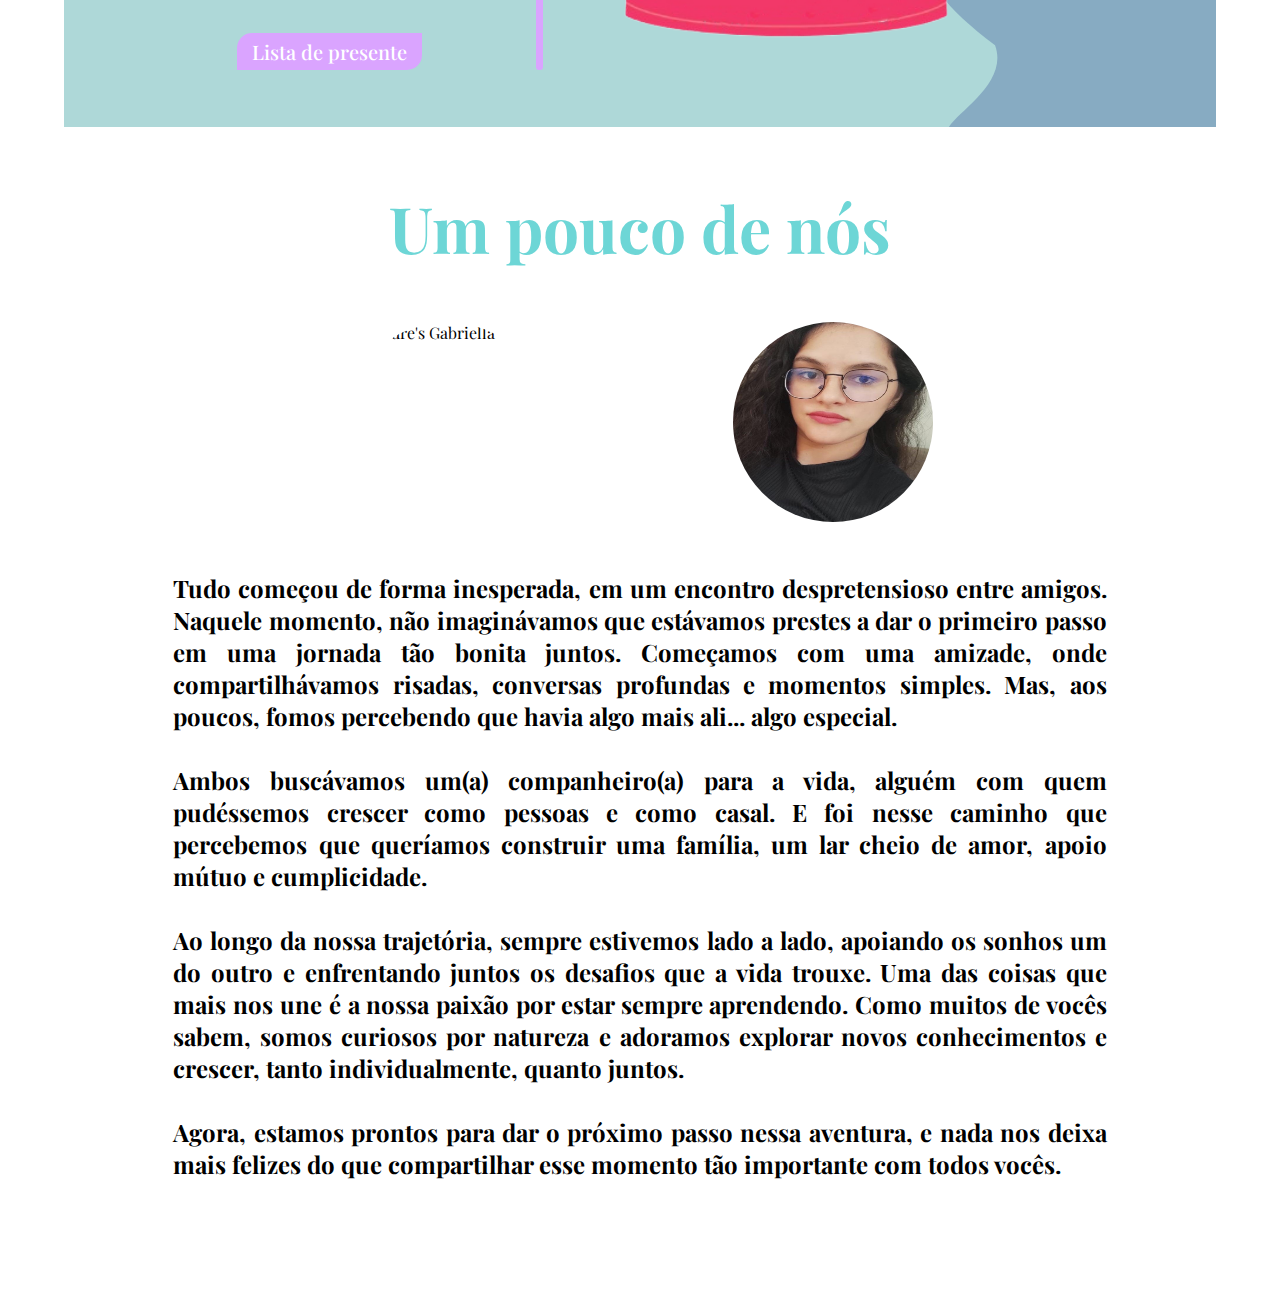
==== commit 443c8c56: "mesa do escritório" ====
--- a/index.html
+++ b/index.html
@@ -66,7 +66,7 @@
                             Estr. São Sebastião das Águas Claras - Jardim Canada, Nova Lima - MG, 34000-000
                         </h4>
 
-                        <h5 id="textRed">A comanda é individual com couver artístico</h5>
+                        <h5 id="textRed">A comanda é individual com couvert artístico</h5>
                     </div>
                     
                 </div>
